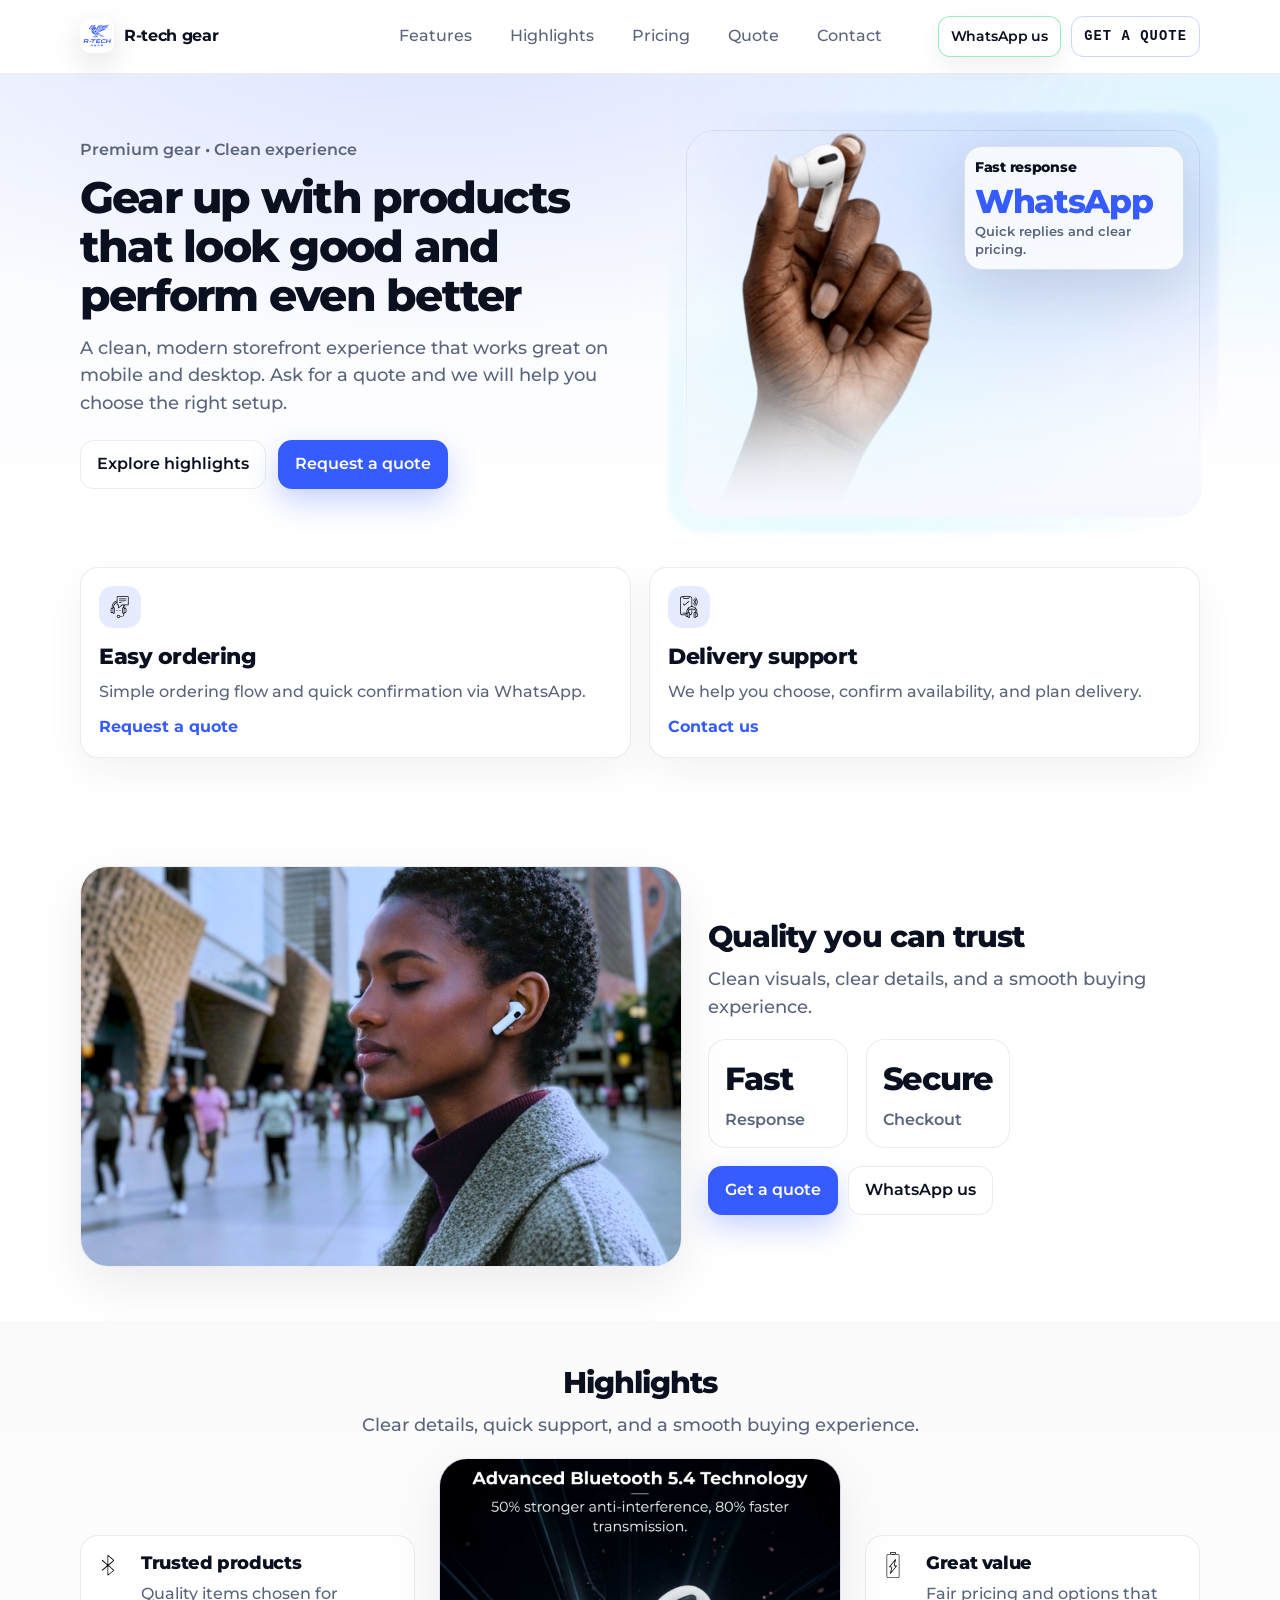
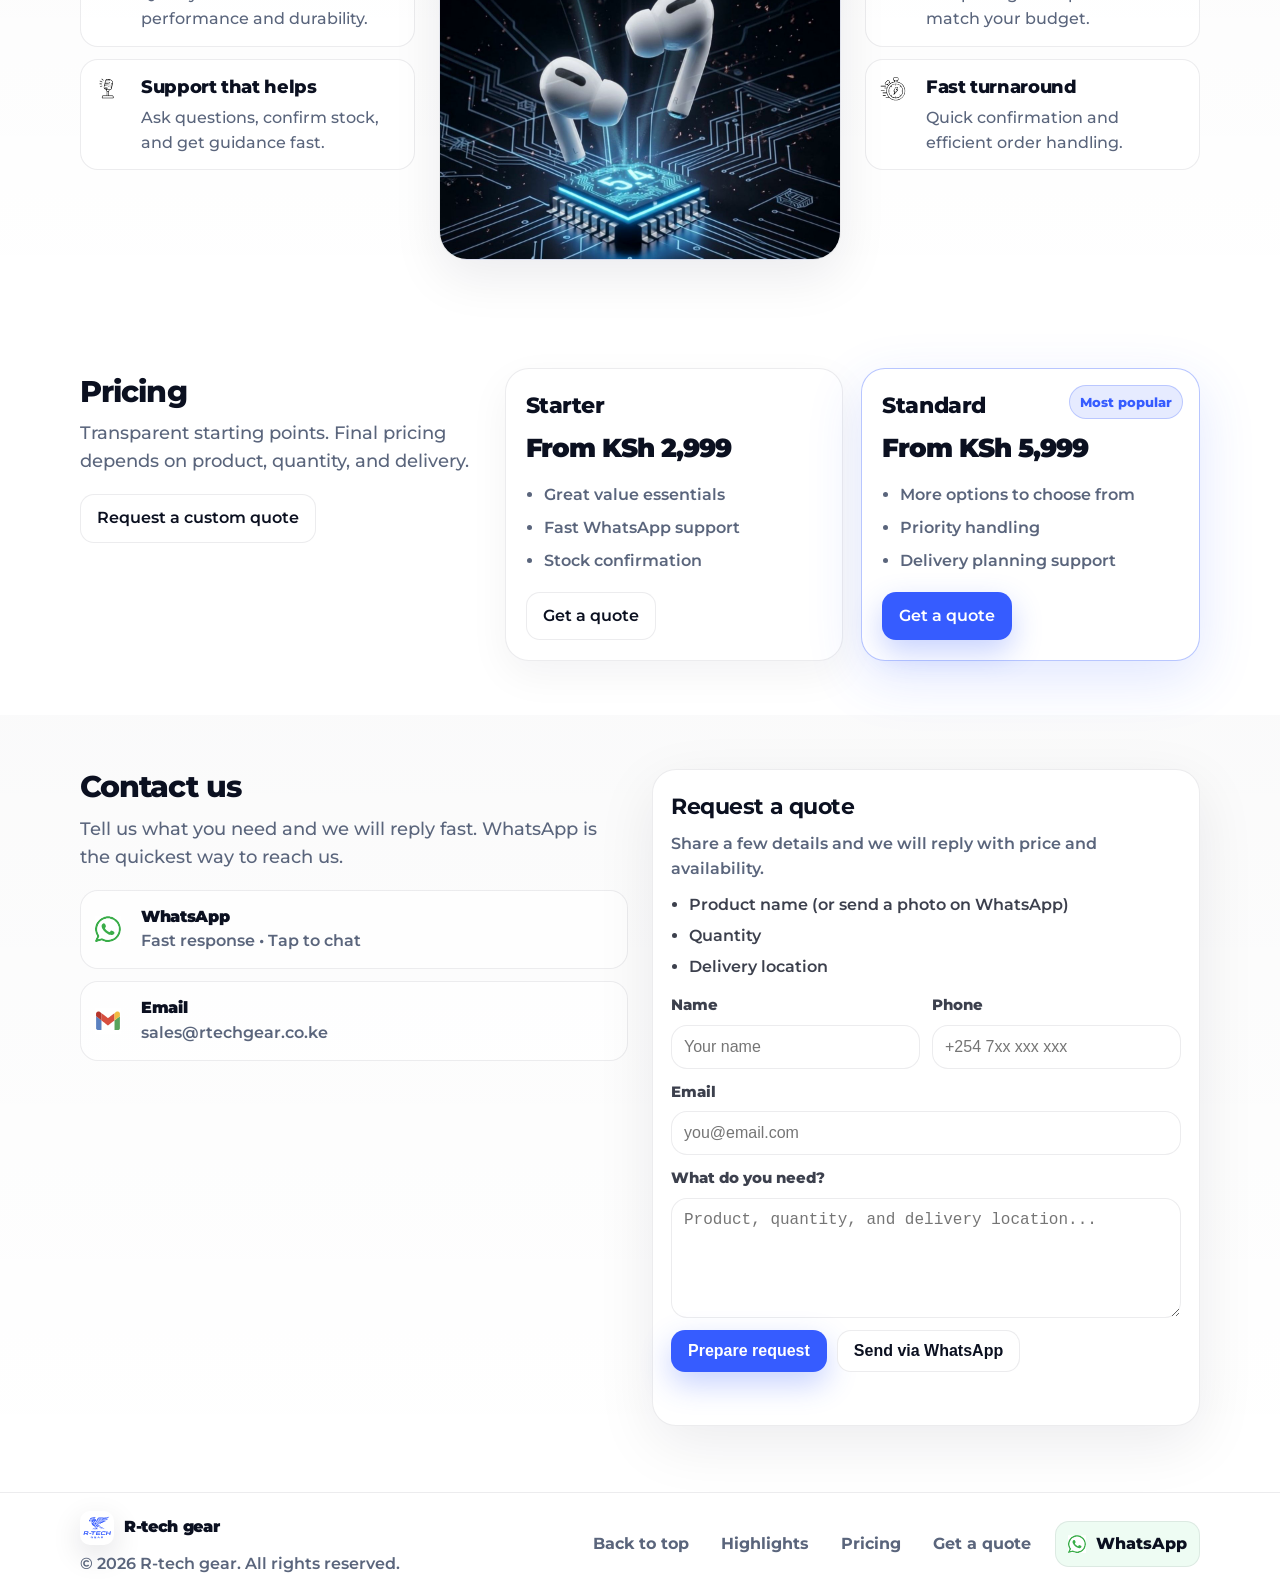
==== index.html @ 722e9786 "Launch" ====
﻿<!doctype html>
<html lang="en">
  <head>
    <meta charset="UTF-8" />
    <meta name="viewport" content="width=device-width, initial-scale=1.0" />
    <title>R-tech gear</title>
    <meta name="description" content="R-tech gear - quality gear and accessories. Request a quote or contact us on WhatsApp." />
    <link rel="icon" href="assets/icons/favicon.svg" type="image/svg+xml" />
    <link rel="icon" href="assets/icons/rtechgear_favicon.ico" type="image/x-icon" />
    <link rel="preconnect" href="https://fonts.googleapis.com" />
    <link rel="preconnect" href="https://fonts.gstatic.com" crossorigin />
    <link
      href="https://fonts.googleapis.com/css2?family=Montserrat:wght@400;500;600;700;800&display=swap"
      rel="stylesheet"
    />
    <link rel="stylesheet" href="styles.css" />
  </head>
  <body>
    <a class="skip-link" href="#main">Skip to content</a>

    <header class="header" id="top">
      <div class="container header__inner">
        <a class="brand" href="#top" aria-label="R-tech gear home">
          <img class="brand__logo" src="assets/icons/logo.svg" alt="R-tech gear logo" width="34" height="34" />
          <span class="brand__name">R-tech gear</span>
        </a>

        <nav class="nav" aria-label="Primary">
          <button class="nav__toggle" id="navToggle" aria-expanded="false" aria-controls="navMenu">
            <span class="nav__toggleLines" aria-hidden="true"></span>
            <span class="sr-only">Open menu</span>
          </button>
          <div class="nav__menu" id="navMenu">
            <a class="nav__link" href="#features">Features</a>
            <a class="nav__link" href="#highlights">Highlights</a>
            <a class="nav__link" href="#pricing">Pricing</a>
            <a class="nav__link" href="#quote">Quote</a>
            <a class="nav__link" href="#contact">Contact</a>
            <div class="nav__ctaMobile" aria-label="Quick actions">
              <a class="btn btn--wa" id="whatsAppUsNav" href="#" target="_blank" rel="noreferrer">WhatsApp us</a>
              <a class="btn btn--primary" href="#pricing">Get pricing</a>
            </div>
          </div>
        </nav>

        <div class="header__cta">
          <a class="btn btn--sm btn--wa" id="whatsAppUsTop" href="#" target="_blank" rel="noreferrer">WhatsApp us</a>
          <a class="btn btn--sm btn--quote" id="getQuoteTop" href="#quote">Get a quote</a>
        </div>
      </div>
    </header>

    <main id="main">
      <section class="hero">
        <div class="container hero__grid">
          <div class="hero__copy">
            <p class="eyebrow">Premium gear • Clean experience</p>
            <h1 class="hero__title">Gear up with products that look good and perform even better</h1>
            <p class="hero__subtitle">A clean, modern storefront experience that works great on mobile and desktop. Ask for a quote and we will help you choose the right setup.</p>
            <div class="hero__actions">
              <a class="btn btn--ghost" href="#highlights">Explore highlights</a>
              <a class="btn btn--primary" href="#pricing">Request a quote</a>
            </div>
          </div>

          <div class="hero__media hero__media--fade" aria-label="Product hero image">
            <div class="media-badge" aria-hidden="true">
              <div class="media-badge__title">Fast response</div>
              <div class="media-badge__spec">WhatsApp</div>
              <div class="media-badge__text">Quick replies and clear pricing.</div>
            </div>
            <img src="assets/images/hero-product.png" alt="Product image" width="1200" height="1200" loading="eager" />
          </div>
        </div>
      </section>

      <section class="feature-row" id="features">
        <div class="container feature-row__grid">
          <article class="card card--feature">
            <div class="card__icon" aria-hidden="true"><img src="assets/icons/phone.svg" alt="" /></div>
            <h3 class="card__title">Easy ordering</h3>
            <p class="card__text">Simple ordering flow and quick confirmation via WhatsApp.</p>
            <a class="card__link" href="#quote">Request a quote</a>
          </article>

          <article class="card card--feature">
            <div class="card__icon" aria-hidden="true"><img src="assets/icons/gps.svg" alt="" /></div>
            <h3 class="card__title">Delivery support</h3>
            <p class="card__text">We help you choose, confirm availability, and plan delivery.</p>
            <a class="card__link" href="#contact">Contact us</a>
          </article>
        </div>
      </section>

      <section class="split">
        <div class="container split__grid">
          <div class="split__media">
            <img src="assets/images/section-band.jpg" alt="Product image" width="1200" height="1200" loading="lazy" />
          </div>
          <div class="split__copy">
            <h2 class="section-title">Quality you can trust</h2>
            <p class="section-subtitle">Clean visuals, clear details, and a smooth buying experience.</p>
            <div class="stats">
              <div class="stat"><div class="stat__value">Fast</div><div class="stat__label">Response</div></div>
              <div class="stat"><div class="stat__value">Secure</div><div class="stat__label">Checkout</div></div>
            </div>
            <div class="split__actions">
              <a class="btn btn--primary" href="#quote">Get a quote</a>
              <a class="btn btn--ghost" id="whatsAppUsMid" href="#" target="_blank" rel="noreferrer">WhatsApp us</a>
            </div>
          </div>
        </div>
      </section>

      <section class="services" id="highlights">
        <div class="container">
          <header class="section-head">
            <h2 class="section-title">Highlights</h2>
            <p class="section-subtitle">Clear details, quick support, and a smooth buying experience.</p>
          </header>

          <div class="services__grid">
            <div class="services__list">
              <div class="icon-row">
                <img src="assets/icons/fitness.svg" alt="" aria-hidden="true" />
                <div>
                  <h3 class="icon-row__title">Trusted products</h3>
                  <p class="icon-row__text">Quality items chosen for performance and durability.</p>
                </div>
              </div>
              <div class="icon-row">
                <img src="assets/icons/heart.svg" alt="" aria-hidden="true" />
                <div>
                  <h3 class="icon-row__title">Support that helps</h3>
                  <p class="icon-row__text">Ask questions, confirm stock, and get guidance fast.</p>
                </div>
              </div>
            </div>

            <div class="services__product" aria-label="Highlights gallery">
              <div class="carousel" id="highlightsCarousel" aria-label="Highlights slider">
                <div class="carousel__track" tabindex="0">
                  <div class="carousel__slide">
                    <img src="assets/images/center-product.jpg" alt="Highlight image 1" width="1200" height="1200" loading="lazy" />
                  </div>
                  <div class="carousel__slide">
                    <img src="assets/images/section-band.jpg" alt="Highlight image 2" width="1200" height="1200" loading="lazy" />
                  </div>
                  <div class="carousel__slide">
                    <img src="assets/images/hero-product.jpg" alt="Highlight image 3" width="1200" height="1200" loading="lazy" />
                  </div>
                </div>
              </div>
            </div>

            <div class="services__list">
              <div class="icon-row">
                <img src="assets/icons/battery.svg" alt="" aria-hidden="true" />
                <div>
                  <h3 class="icon-row__title">Great value</h3>
                  <p class="icon-row__text">Fair pricing and options that match your budget.</p>
                </div>
              </div>
              <div class="icon-row">
                <img src="assets/icons/alarm.svg" alt="" aria-hidden="true" />
                <div>
                  <h3 class="icon-row__title">Fast turnaround</h3>
                  <p class="icon-row__text">Quick confirmation and efficient order handling.</p>
                </div>
              </div>
            </div>
          </div>
        </div>
      </section>

      <section class="pricing" id="pricing">
        <div class="container pricing__grid">
          <div class="pricing__intro">
            <h2 class="section-title">Pricing</h2>
            <p class="section-subtitle">Transparent starting points. Final pricing depends on product, quantity, and delivery.</p>
            <a class="btn btn--ghost" href="#quote">Request a custom quote</a>
          </div>

          <article class="plan">
            <h3 class="plan__name">Starter</h3>
            <div class="plan__price">From KSh 2,999</div>
            <ul class="plan__list">
              <li>Great value essentials</li>
              <li>Fast WhatsApp support</li>
              <li>Stock confirmation</li>
            </ul>
            <a class="btn btn--ghost" href="#quote">Get a quote</a>
          </article>

          <article class="plan plan--highlight">
            <div class="plan__badge">Most popular</div>
            <h3 class="plan__name">Standard</h3>
            <div class="plan__price">From KSh 5,999</div>
            <ul class="plan__list">
              <li>More options to choose from</li>
              <li>Priority handling</li>
              <li>Delivery planning support</li>
            </ul>
            <a class="btn btn--primary" href="#quote">Get a quote</a>
          </article>
        </div>
      </section>

      <section class="contact" id="contact">
        <div class="container contact__grid">
          <div>
            <h2 class="section-title">Contact us</h2>
            <p class="section-subtitle">Tell us what you need and we will reply fast. WhatsApp is the quickest way to reach us.</p>

            <div class="contact-cards">
              <a class="contact-card" id="waCardLink" href="#" target="_blank" rel="noreferrer">
                <img src="assets/icons/whatsapp.svg" alt="" aria-hidden="true" />
                <div>
                  <div class="contact-card__title">WhatsApp</div>
                  <div class="contact-card__text">Fast response • Tap to chat</div>
                </div>
              </a>
              <a class="contact-card" href="mailto:sales@rtechgear.co.ke">
                <img src="assets/icons/mail.svg" alt="" aria-hidden="true" />
                <div>
                  <div class="contact-card__title">Email</div>
                  <div class="contact-card__text">sales@rtechgear.co.ke</div>
                </div>
              </a>
            </div>
          </div>

          <form class="form" id="quote" autocomplete="on">
            <h3 class="form__title">Request a quote</h3>
            <p class="form__lede">Share a few details and we will reply with price and availability.</p>
            <ul class="form__bullets" aria-label="What to include">
              <li>Product name (or send a photo on WhatsApp)</li>
              <li>Quantity</li>
              <li>Delivery location</li>
            </ul>
            <div class="form__row">
              <label class="field"><span class="field__label">Name</span><input class="field__input" name="name" type="text" placeholder="Your name" required /></label>
              <label class="field"><span class="field__label">Phone</span><input class="field__input" name="phone" type="tel" placeholder="+254 7xx xxx xxx" required /></label>
            </div>
            <label class="field"><span class="field__label">Email</span><input class="field__input" name="email" type="email" placeholder="you@email.com" /></label>
            <label class="field">
              <span class="field__label">What do you need?</span>
              <textarea class="field__input field__input--area" name="message" rows="5" placeholder="Product, quantity, and delivery location..." required></textarea>
            </label>
            <div class="form__actions">
              <button class="btn btn--primary" type="submit">Prepare request</button>
              <button class="btn btn--ghost" id="sendViaWhatsApp" type="button">Send via WhatsApp</button>
            </div>
            <p class="form__hint" id="formHint" role="status" aria-live="polite"></p>
          </form>
        </div>
      </section>
    </main>

    <footer class="footer">
      <div class="container footer__inner">
        <div class="footer__left">
          <div class="footer__brand">
            <img class="footer__logo" src="assets/icons/logo.svg" alt="" aria-hidden="true" width="34" height="34" />
            <span>R-tech gear</span>
          </div>
          <div class="footer__muted">© <span id="year"></span> R-tech gear. All rights reserved.</div>
        </div>
        <div class="footer__right">
          <div class="footer__links" aria-label="Footer links">
            <a class="footer__link" href="#top">Back to top</a>
            <a class="footer__link" href="#highlights">Highlights</a>
            <a class="footer__link" href="#pricing">Pricing</a>
            <a class="footer__link" href="#quote">Get a quote</a>
          </div>
          <a class="footer__cta" id="waFooterLink" href="#" target="_blank" rel="noreferrer">
            <img src="assets/icons/whatsapp.svg" alt="" aria-hidden="true" />
            <span>WhatsApp</span>
          </a>
        </div>
      </div>
    </footer>
    <script src="main.js"></script>
  </body>
</html>
---- styles.css ----
:root {
  --bg: #ffffff;
  --surface: #f6f8ff;
  --text: #0b1020;
  --muted: #5a657c;
  --line: rgba(13, 20, 38, 0.08);
  --shadow: 0 18px 50px rgba(11, 16, 32, 0.08);
  --primary: #365cff;
  --primary-ink: #ffffff;
  --primary-soft: rgba(54, 92, 255, 0.12);
  --radius: 18px;
  --container: 1120px;
  --font: Montserrat, ui-sans-serif, system-ui, -apple-system, Segoe UI, Roboto, Helvetica, Arial,
    "Apple Color Emoji", "Segoe UI Emoji";
  --step--1: clamp(0.92rem, 0.88rem + 0.2vw, 1rem);
  --step-0: clamp(1rem, 0.95rem + 0.35vw, 1.125rem);
  --step-1: clamp(1.15rem, 1.05rem + 0.65vw, 1.35rem);
  --step-2: clamp(1.45rem, 1.25rem + 1.1vw, 1.9rem);
  --step-3: clamp(2rem, 1.6rem + 2vw, 2.75rem);
}

*,
*::before,
*::after {
  box-sizing: border-box;
}

html,
body {
  height: 100%;
}

body {
  margin: 0;
  font-family: var(--font);
  color: var(--text);
  background: var(--bg);
  line-height: 1.55;
  font-weight: 500;
}

img {
  max-width: 100%;
  height: auto;
  display: block;
}

a {
  color: inherit;
  text-decoration: none;
}

/* Keep anchored sections from hiding behind the sticky header */
[id] {
  scroll-margin-top: 96px;
}

code {
  font-family: ui-monospace, SFMono-Regular, Menlo, Monaco, Consolas, "Liberation Mono", "Courier New",
    monospace;
  font-size: 0.95em;
}

.sr-only {
  position: absolute;
  width: 1px;
  height: 1px;
  padding: 0;
  margin: -1px;
  overflow: hidden;
  clip: rect(0, 0, 0, 0);
  white-space: nowrap;
  border: 0;
}

.skip-link {
  position: absolute;
  left: 10px;
  top: 10px;
  transform: translateY(-140%);
  padding: 10px 12px;
  border-radius: 12px;
  background: var(--text);
  color: #fff;
  z-index: 1000;
}
.skip-link:focus {
  transform: translateY(0);
}

.container {
  width: min(100% - 40px, var(--container));
  margin-inline: auto;
}

.header {
  position: sticky;
  top: 0;
  z-index: 50;
  background: rgba(255, 255, 255, 0.85);
  backdrop-filter: blur(10px);
  border-bottom: 1px solid var(--line);
}

.header__inner {
  display: grid;
  grid-template-columns: 1fr auto 1fr;
  align-items: center;
  gap: 18px;
  padding: 14px 0;
}

.brand {
  display: inline-flex;
  gap: 10px;
  align-items: center;
  font-weight: 700;
  letter-spacing: -0.02em;
}

.brand__logo {
  width: 34px;
  height: 34px;
  border-radius: 10px;
  box-shadow: 0 10px 30px rgba(11, 16, 32, 0.12);
}

.nav {
  justify-self: center;
}

.nav__toggle {
  display: none;
  border: 1px solid var(--line);
  background: #fff;
  border-radius: 14px;
  padding: 10px 12px;
  cursor: pointer;
}

.nav__toggleLines {
  width: 20px;
  height: 14px;
  display: block;
  background:
    linear-gradient(var(--text), var(--text)) 0 0 / 100% 2px,
    linear-gradient(var(--text), var(--text)) 0 50% / 100% 2px,
    linear-gradient(var(--text), var(--text)) 0 100% / 100% 2px;
  background-repeat: no-repeat;
  opacity: 0.85;
}

.nav__menu {
  display: flex;
  gap: 18px;
  align-items: center;
  padding: 0;
}

.nav__link {
  font-size: var(--step--1);
  color: var(--muted);
  padding: 10px 10px;
  border-radius: 12px;
}
.nav__link:hover {
  background: rgba(11, 16, 32, 0.04);
  color: var(--text);
}

.nav__ctaMobile {
  display: none;
}

.header__cta {
  justify-self: end;
  display: inline-flex;
  gap: 10px;
  align-items: center;
}

.btn {
  display: inline-flex;
  align-items: center;
  justify-content: center;
  gap: 8px;
  padding: 11px 16px;
  border-radius: 14px;
  border: 1px solid transparent;
  font-weight: 600;
  font-size: var(--step--1);
  cursor: pointer;
  white-space: nowrap;
  transition: transform 120ms ease, box-shadow 120ms ease, background 120ms ease, border 120ms ease;
}

.btn--sm {
  padding: 9px 12px;
  border-radius: 12px;
  font-size: 0.86rem;
  letter-spacing: -0.01em;
}

.btn:active {
  transform: translateY(1px);
}

.btn:focus-visible,
.nav__toggle:focus-visible,
.nav__link:focus-visible,
.footer__link:focus-visible,
.contact-card:focus-visible {
  outline: 3px solid rgba(54, 92, 255, 0.35);
  outline-offset: 2px;
}

.btn--primary {
  background: var(--primary);
  color: var(--primary-ink);
  box-shadow: 0 12px 30px rgba(54, 92, 255, 0.28);
}
.btn--primary:hover {
  box-shadow: 0 16px 40px rgba(54, 92, 255, 0.35);
}

.btn--ghost {
  background: #fff;
  border-color: var(--line);
  color: var(--text);
}
.btn--ghost:hover {
  background: rgba(11, 16, 32, 0.02);
}

.btn--wa {
  background: #fff;
  border-color: rgba(37, 211, 102, 0.45);
  color: #0b1020;
  box-shadow: 0 10px 24px rgba(11, 16, 32, 0.06);
}
.btn--wa:hover {
  background: rgba(37, 211, 102, 0.07);
  border-color: rgba(37, 211, 102, 0.65);
}

/* Minimal header-only quote CTA (no blue capsule) */
.btn--quote {
  background: transparent;
  color: var(--text);
  border-color: rgba(54, 92, 255, 0.25);
  box-shadow: none;
  font-family: ui-monospace, SFMono-Regular, Menlo, Monaco, Consolas, "Liberation Mono", "Courier New",
    monospace;
  text-transform: uppercase;
  letter-spacing: 0.08em;
}
.btn--quote:hover {
  background: rgba(54, 92, 255, 0.06);
  border-color: rgba(54, 92, 255, 0.38);
}

.hero {
  padding: 56px 0 34px;
  background:
    radial-gradient(1200px 520px at 35% -10%, rgba(54, 92, 255, 0.14), transparent 60%),
    radial-gradient(900px 420px at 95% 10%, rgba(0, 212, 255, 0.1), transparent 62%),
    linear-gradient(to bottom, rgba(246, 248, 255, 0.9), rgba(255, 255, 255, 0));
  overflow-x: clip;
}

.hero__grid {
  display: grid;
  grid-template-columns: 1.05fr 0.95fr;
  align-items: center;
  gap: 38px;
}

.eyebrow {
  margin: 0 0 10px;
  color: var(--muted);
  font-weight: 600;
  font-size: var(--step--1);
}

.hero__title {
  margin: 0 0 14px;
  font-size: var(--step-3);
  line-height: 1.12;
  letter-spacing: -0.04em;
  font-weight: 800;
}

.hero__subtitle {
  margin: 0 0 22px;
  color: var(--muted);
  font-size: var(--step-0);
  max-width: 52ch;
}

.hero__actions {
  display: flex;
  gap: 12px;
  flex-wrap: wrap;
  margin-bottom: 18px;
}

.hero__media {
  position: relative;
}
.hero__media::before {
  content: "";
  position: absolute;
  inset: -18px;
  border-radius: 34px;
  background: radial-gradient(380px 240px at 70% 25%, rgba(54, 92, 255, 0.18), transparent),
    radial-gradient(380px 240px at 30% 80%, rgba(0, 212, 255, 0.14), transparent);
  filter: blur(2px);
  opacity: 0.9;
}
.hero__media--fade::after {
  content: "";
  position: absolute;
  left: -2px;
  right: -2px;
  bottom: -2px;
  height: 48%;
  border-radius: 0 0 28px 28px;
  background: linear-gradient(to bottom, rgba(255, 255, 255, 0), rgba(246, 248, 255, 1));
  z-index: 2;
  pointer-events: none;
}
.hero__media img {
  position: relative;
  z-index: 1;
  border-radius: 28px;
  width: 100%;
  aspect-ratio: 4 / 3;
  object-fit: cover;
  object-position: center;
  border: 1px solid var(--line);
  box-shadow: 0 22px 70px rgba(11, 16, 32, 0.14);
  filter: saturate(1.06) contrast(1.04);
}
.hero__media--fade img {
  -webkit-mask-image: linear-gradient(to bottom, #000 58%, rgba(0, 0, 0, 0) 100%);
  mask-image: linear-gradient(to bottom, #000 58%, rgba(0, 0, 0, 0) 100%);
}

.media-badge {
  position: absolute;
  top: 16px;
  right: 16px;
  width: min(220px, 70%);
  border-radius: 18px;
  border: 1px solid rgba(13, 20, 38, 0.12);
  background: rgba(255, 255, 255, 0.78);
  backdrop-filter: blur(10px);
  padding: 10px 10px;
  box-shadow: 0 18px 60px rgba(11, 16, 32, 0.12);
  z-index: 2;
}
.media-badge__title {
  font-weight: 800;
  letter-spacing: -0.02em;
  font-size: 0.88rem;
  margin-bottom: 6px;
}
.media-badge__spec {
  font-weight: 800;
  letter-spacing: -0.04em;
  font-size: 2.05rem;
  line-height: 1;
  color: var(--primary);
  margin-bottom: 6px;
}
.media-badge__text {
  color: var(--muted);
  font-weight: 600;
  font-size: 0.82rem;
  line-height: 1.35;
}

.feature-row {
  padding: 18px 0 54px;
}

.feature-row__grid {
  display: grid;
  grid-template-columns: repeat(2, minmax(0, 1fr));
  gap: 18px;
}

.card {
  border: 1px solid var(--line);
  background: #fff;
  border-radius: var(--radius);
  padding: 18px 18px;
  box-shadow: 0 14px 40px rgba(11, 16, 32, 0.05);
}

.card__icon {
  width: 42px;
  height: 42px;
  border-radius: 14px;
  display: grid;
  place-items: center;
  background: var(--primary-soft);
  margin-bottom: 12px;
}
.card__icon img {
  width: 22px;
  height: 22px;
}

.card__title {
  margin: 0 0 6px;
  font-size: var(--step-1);
  letter-spacing: -0.02em;
  font-weight: 800;
}

.card__text {
  margin: 0 0 10px;
  color: var(--muted);
  font-size: var(--step--1);
}

.card__link {
  color: var(--primary);
  font-weight: 700;
  font-size: var(--step--1);
}

.split {
  padding: 54px 0;
}
.split--alt {
  background: linear-gradient(180deg, transparent, rgba(54, 92, 255, 0.04), transparent);
}

.split__grid {
  display: grid;
  grid-template-columns: 1.1fr 0.9fr;
  align-items: center;
  gap: 26px;
}

.split__media img {
  border-radius: 28px;
  box-shadow: var(--shadow);
  border: 1px solid var(--line);
  background: #fff;
  width: 100%;
  aspect-ratio: 3 / 2;
  object-fit: cover;
  object-position: center;
  filter: saturate(1.03) contrast(1.02);
}

.split__copy {
  padding: 8px 0;
}

.section-title {
  margin: 0 0 10px;
  font-size: var(--step-2);
  letter-spacing: -0.03em;
  line-height: 1.2;
  font-weight: 800;
}

.section-subtitle {
  margin: 0 0 18px;
  color: var(--muted);
  font-size: var(--step-0);
}

.stats {
  display: flex;
  gap: 18px;
  margin-bottom: 18px;
}

.stat {
  border: 1px solid var(--line);
  background: rgba(255, 255, 255, 0.75);
  border-radius: 18px;
  padding: 14px 16px;
  min-width: 140px;
}

.stat__value {
  font-size: 2rem;
  font-weight: 800;
  letter-spacing: -0.04em;
}
.stat__label {
  margin-top: 4px;
  color: var(--muted);
  font-weight: 600;
  font-size: var(--step--1);
}

.split__actions {
  display: flex;
  flex-wrap: wrap;
  gap: 10px;
}

.section-head {
  text-align: center;
  margin-bottom: 18px;
}

.services {
  padding: 44px 0 54px;
  background: linear-gradient(180deg, rgba(11, 16, 32, 0.02), transparent);
}

.services__grid {
  display: grid;
  grid-template-columns: 1fr minmax(0, 1.2fr) 1fr;
  gap: 24px;
  align-items: center;
}

.carousel {
  position: relative;
}
.carousel__track {
  display: flex;
  overflow-x: auto;
  overflow-y: hidden;
  scroll-snap-type: x mandatory;
  scroll-behavior: smooth;
  -webkit-overflow-scrolling: touch;
  border-radius: 28px;
  border: 1px solid var(--line);
  background:
    radial-gradient(1200px 500px at 30% 10%, rgba(54, 92, 255, 0.12), transparent 55%),
    #fff;
  box-shadow: var(--shadow);
  width: 100%;
  aspect-ratio: 1 / 1;
  scrollbar-width: none;
  cursor: grab;
}
.carousel__track:active {
  cursor: grabbing;
}
.carousel__track:focus-visible {
  outline: none;
  box-shadow: var(--shadow), 0 0 0 5px rgba(54, 92, 255, 0.14);
}
.carousel__track::-webkit-scrollbar {
  display: none;
}
.carousel__slide {
  flex: 0 0 100%;
  scroll-snap-align: start;
  scroll-snap-stop: always;
}
.carousel__slide img {
  width: 100%;
  height: 100%;
  object-fit: cover;
  filter: saturate(1.03) contrast(1.02);
  display: block;
}

.dots {
  display: flex;
  justify-content: center;
  gap: 8px;
  margin-top: 12px;
}

.dot {
  width: 10px;
  height: 10px;
  border-radius: 999px;
  border: 1px solid var(--line);
  background: rgba(11, 16, 32, 0.06);
  cursor: pointer;
  padding: 0;
}
.dot--active {
  background: var(--primary);
  border-color: rgba(54, 92, 255, 0.35);
}

.icon-row {
  display: grid;
  grid-template-columns: 34px 1fr;
  gap: 12px;
  padding: 14px 14px;
  border-radius: var(--radius);
  border: 1px solid var(--line);
  background: rgba(255, 255, 255, 0.7);
  margin-bottom: 12px;
}
.icon-row img {
  width: 26px;
  height: 26px;
  margin-top: 2px;
}
.icon-row__title {
  margin: 0 0 4px;
  font-size: var(--step-0);
  font-weight: 800;
  letter-spacing: -0.02em;
}
.icon-row__text {
  margin: 0;
  color: var(--muted);
  font-size: var(--step--1);
}

.pricing {
  padding: 54px 0;
}

.pricing__grid {
  display: grid;
  grid-template-columns: 1.2fr 1fr 1fr;
  gap: 18px;
  align-items: start;
}

.pricing__intro {
  padding: 6px 0;
}

.plan {
  position: relative;
  border: 1px solid var(--line);
  background: #fff;
  border-radius: 24px;
  padding: 20px;
  box-shadow: 0 14px 40px rgba(11, 16, 32, 0.05);
}
.plan--highlight {
  border-color: rgba(54, 92, 255, 0.35);
  box-shadow: 0 18px 55px rgba(54, 92, 255, 0.15);
}
.plan__badge {
  position: absolute;
  top: 16px;
  right: 16px;
  font-size: 0.82rem;
  font-weight: 800;
  color: var(--primary);
  background: var(--primary-soft);
  border: 1px solid rgba(54, 92, 255, 0.25);
  padding: 6px 10px;
  border-radius: 999px;
}
.plan__name {
  margin: 0 0 6px;
  font-size: var(--step-1);
  letter-spacing: -0.02em;
  font-weight: 800;
}
.plan__price {
  font-size: 1.65rem;
  font-weight: 900;
  letter-spacing: -0.04em;
  margin-bottom: 14px;
}
.plan__list {
  padding-left: 18px;
  margin: 0 0 18px;
  color: var(--muted);
  font-weight: 600;
}
.plan__list li {
  margin: 8px 0;
}

.contact {
  padding: 54px 0 66px;
  background: linear-gradient(180deg, rgba(11, 16, 32, 0.02), transparent);
}

.contact__grid {
  display: grid;
  grid-template-columns: 1fr 1fr;
  gap: 24px;
  align-items: start;
}

.contact-cards {
  display: grid;
  grid-template-columns: 1fr;
  gap: 12px;
}

.contact-card {
  border: 1px solid var(--line);
  background: rgba(255, 255, 255, 0.75);
  border-radius: 18px;
  padding: 14px;
  display: grid;
  grid-template-columns: 34px 1fr;
  gap: 12px;
  align-items: center;
}
.contact-card:hover {
  background: #fff;
}
.contact-card img {
  width: 26px;
  height: 26px;
}
.contact-card__title {
  font-weight: 900;
  letter-spacing: -0.02em;
}
.contact-card__text {
  color: var(--muted);
  font-weight: 600;
  font-size: var(--step--1);
}

.form {
  border: 1px solid var(--line);
  background: #fff;
  border-radius: 24px;
  padding: 18px;
  box-shadow: 0 18px 60px rgba(11, 16, 32, 0.08);
}
.form__title {
  margin: 2px 0 14px;
  font-size: var(--step-1);
  letter-spacing: -0.02em;
}
.form__lede {
  margin: -6px 0 12px;
  color: var(--muted);
  font-weight: 600;
  font-size: var(--step--1);
}
.form__bullets {
  margin: 0 0 14px;
  padding-left: 18px;
  color: rgba(11, 16, 32, 0.8);
  font-weight: 600;
  font-size: var(--step--1);
}
.form__bullets li {
  margin: 6px 0;
}
.form__row {
  display: grid;
  grid-template-columns: 1fr 1fr;
  gap: 12px;
}
.field {
  display: grid;
  gap: 8px;
  margin-bottom: 12px;
}
.field__label {
  font-weight: 800;
  font-size: 0.92rem;
  color: rgba(11, 16, 32, 0.8);
}
.field__input {
  border: 1px solid var(--line);
  background: #fff;
  border-radius: 16px;
  padding: 12px 12px;
  font-size: var(--step--1);
  outline: none;
}
.field__input:focus {
  border-color: rgba(54, 92, 255, 0.4);
  box-shadow: 0 0 0 5px rgba(54, 92, 255, 0.12);
}
.field__input--area {
  resize: vertical;
  min-height: 120px;
}
.form__actions {
  display: flex;
  flex-wrap: wrap;
  gap: 10px;
  margin-top: 8px;
}
.form__hint {
  margin: 12px 0 0;
  color: var(--muted);
  font-weight: 600;
  font-size: var(--step--1);
  min-height: 1.4em;
}

.footer {
  border-top: 1px solid var(--line);
  padding: 18px 0;
  background: #fff;
}
.footer__inner {
  display: flex;
  gap: 12px;
  justify-content: space-between;
  align-items: center;
  flex-wrap: wrap;
}
.footer__brand {
  display: inline-flex;
  gap: 10px;
  align-items: center;
  font-weight: 900;
  letter-spacing: -0.02em;
}
.footer__logo {
  width: 34px;
  height: 34px;
  border-radius: 10px;
  box-shadow: 0 10px 30px rgba(11, 16, 32, 0.12);
}
.footer__muted {
  color: var(--muted);
  font-weight: 600;
  font-size: var(--step--1);
}
.footer__right {
  display: flex;
  gap: 14px;
  align-items: center;
  flex-wrap: wrap;
}
.footer__links {
  display: flex;
  gap: 12px;
  flex-wrap: wrap;
}
.footer__link {
  color: var(--muted);
  font-weight: 700;
  font-size: var(--step--1);
  padding: 10px 10px;
  border-radius: 12px;
}
.footer__link:hover {
  background: rgba(11, 16, 32, 0.04);
  color: var(--text);
}
.footer__cta {
  display: inline-flex;
  gap: 10px;
  align-items: center;
  padding: 10px 12px;
  border-radius: 14px;
  border: 1px solid rgba(11, 16, 32, 0.08);
  background: rgba(37, 211, 102, 0.08);
  color: var(--text);
  font-weight: 800;
  font-size: var(--step--1);
}
.footer__cta img {
  width: 18px;
  height: 18px;
}
.footer__cta:hover {
  background: rgba(37, 211, 102, 0.12);
}

@media (max-width: 980px) {
  .header__inner {
    grid-template-columns: 1fr auto;
  }
  .nav {
    justify-self: end;
  }
  .header__cta {
    display: none;
  }
  .nav__toggle {
    display: inline-flex;
  }
  .nav__menu {
    position: absolute;
    left: 20px;
    right: 20px;
    top: 68px;
    border: 1px solid var(--line);
    background: rgba(255, 255, 255, 0.98);
    border-radius: 20px;
    padding: 10px;
    display: none;
    flex-direction: column;
    gap: 6px;
    box-shadow: var(--shadow);
  }
  .nav__menu.is-open {
    display: flex;
  }
  .nav__link {
    width: 100%;
  }
  .nav__ctaMobile {
    display: grid;
    grid-template-columns: 1fr 1fr;
    gap: 10px;
    padding: 10px 6px 4px;
    border-top: 1px solid var(--line);
    margin-top: 6px;
  }
  .nav__ctaMobile .btn {
    width: 100%;
  }
  .hero__grid {
    grid-template-columns: 1fr;
  }
  .split__grid {
    grid-template-columns: 1fr;
  }
  .services__grid {
    grid-template-columns: 1fr;
  }
  .pricing__grid {
    grid-template-columns: 1fr;
  }
  .contact__grid {
    grid-template-columns: 1fr;
  }
  .feature-row__grid {
    grid-template-columns: 1fr;
  }
  .form__row {
    grid-template-columns: 1fr;
  }
  .media-badge {
    left: 16px;
    right: 16px;
    width: auto;
  }
}

@media (max-width: 640px) {
  .media-badge {
    display: none;
  }
  .hero {
    padding: 44px 0 26px;
  }
  .hero__actions .btn {
    flex: 1 1 auto;
  }
  .hero__actions {
    gap: 10px;
  }
}
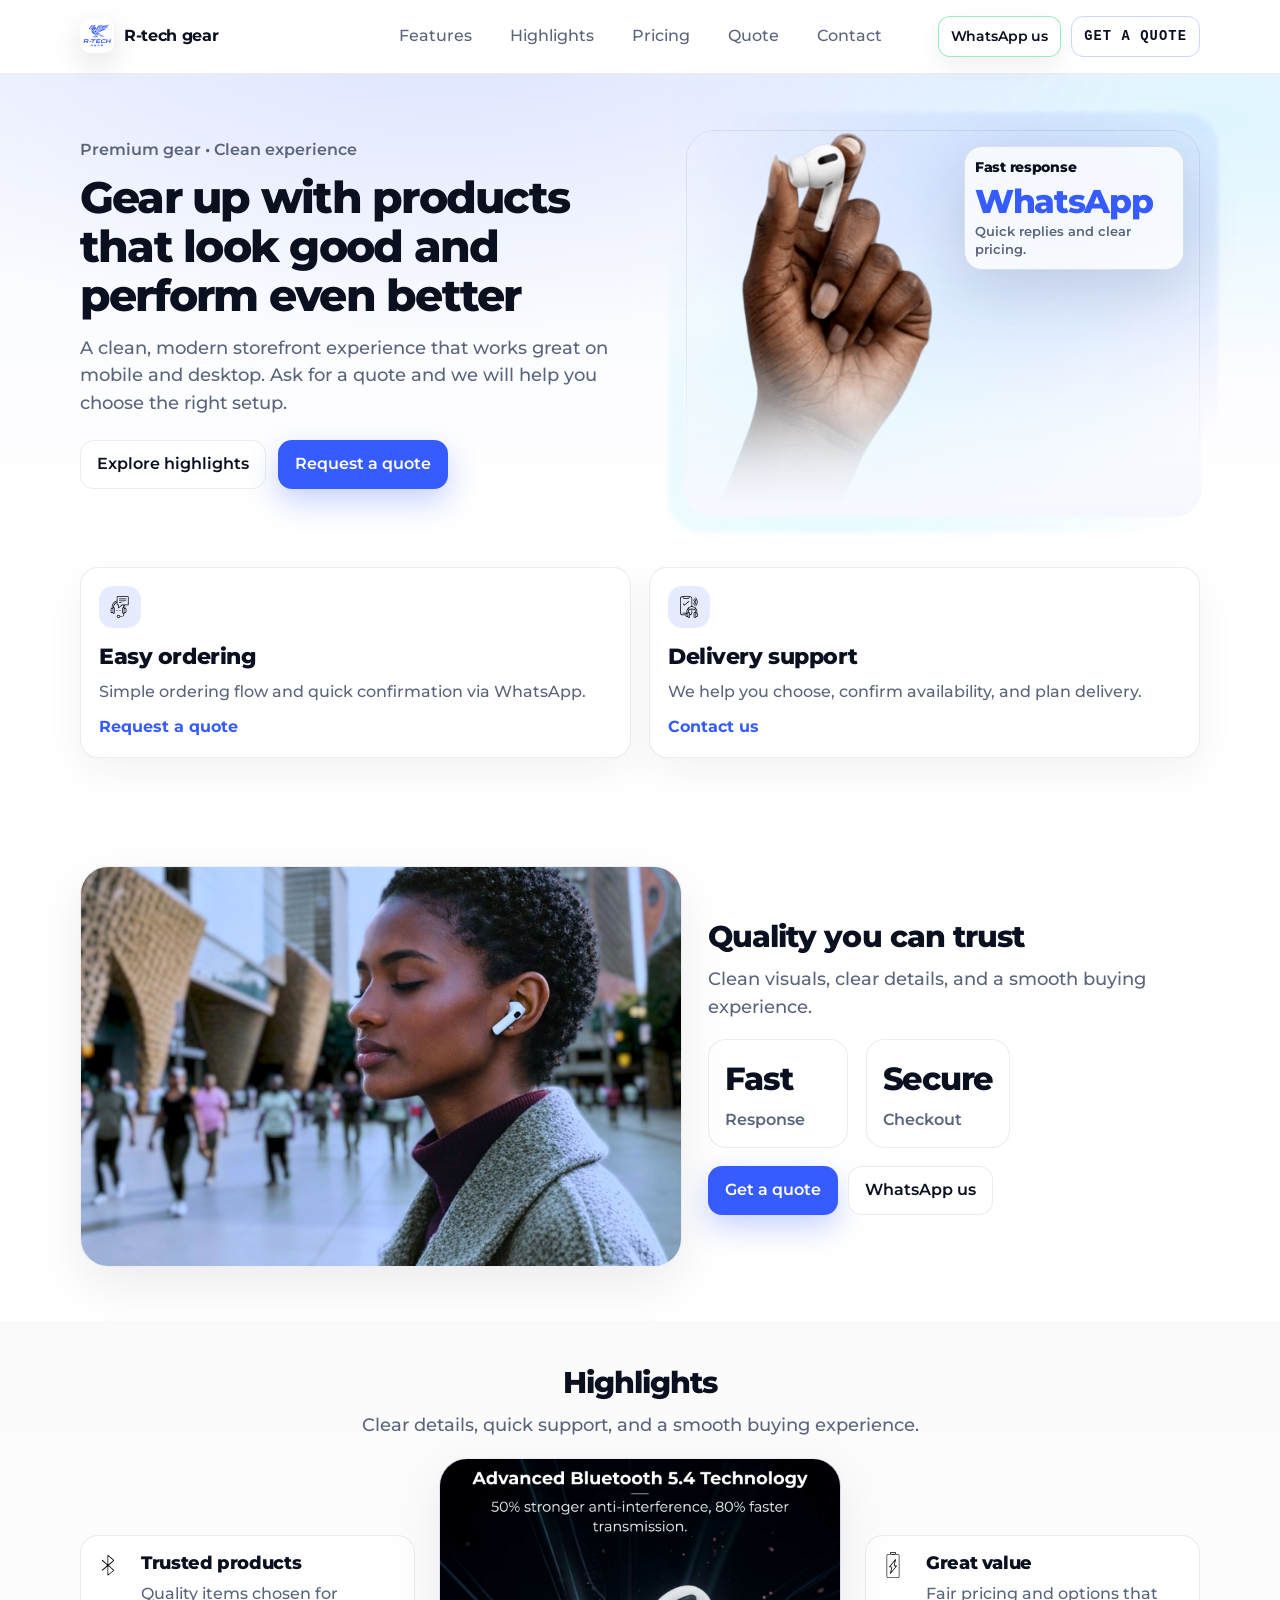
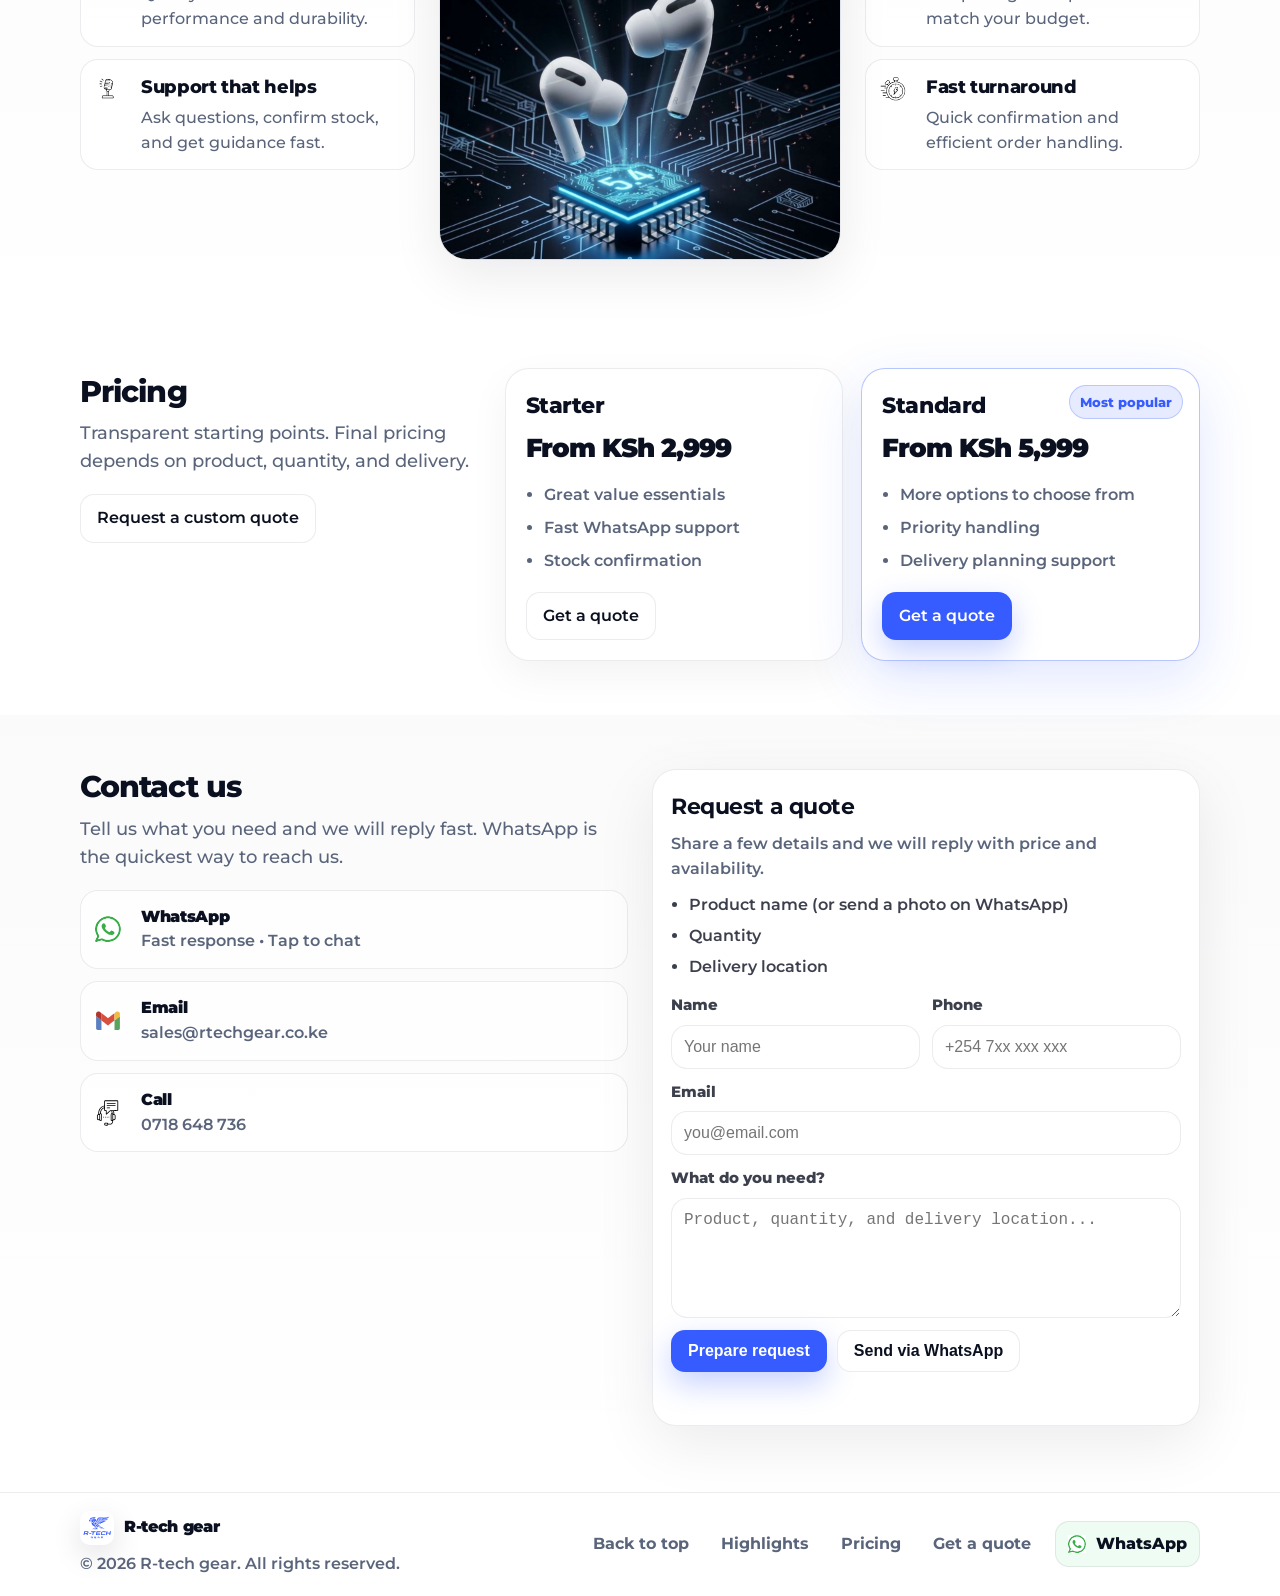
==== commit 88cc4832: "Set WhatsApp phone and fix favicon caching" ====
--- a/index.html
+++ b/index.html
@@ -5,8 +5,8 @@
     <meta name="viewport" content="width=device-width, initial-scale=1.0" />
     <title>R-tech gear</title>
     <meta name="description" content="R-tech gear - quality gear and accessories. Request a quote or contact us on WhatsApp." />
-    <link rel="icon" href="assets/icons/favicon.svg" type="image/svg+xml" />
-    <link rel="icon" href="assets/icons/rtechgear_favicon.ico" type="image/x-icon" />
+    <link rel="icon" href="assets/icons/favicon.svg?v=3" type="image/svg+xml" />
+    <link rel="icon" href="assets/icons/rtechgear_favicon.ico?v=3" type="image/x-icon" />
     <link rel="preconnect" href="https://fonts.googleapis.com" />
     <link rel="preconnect" href="https://fonts.gstatic.com" crossorigin />
     <link
@@ -227,6 +227,13 @@
                   <div class="contact-card__text">sales@rtechgear.co.ke</div>
                 </div>
               </a>
+              <a class="contact-card" href="tel:+254718648736">
+                <img src="assets/icons/phone.svg" alt="" aria-hidden="true" />
+                <div>
+                  <div class="contact-card__title">Call</div>
+                  <div class="contact-card__text">0718 648 736</div>
+                </div>
+              </a>
             </div>
           </div>
 
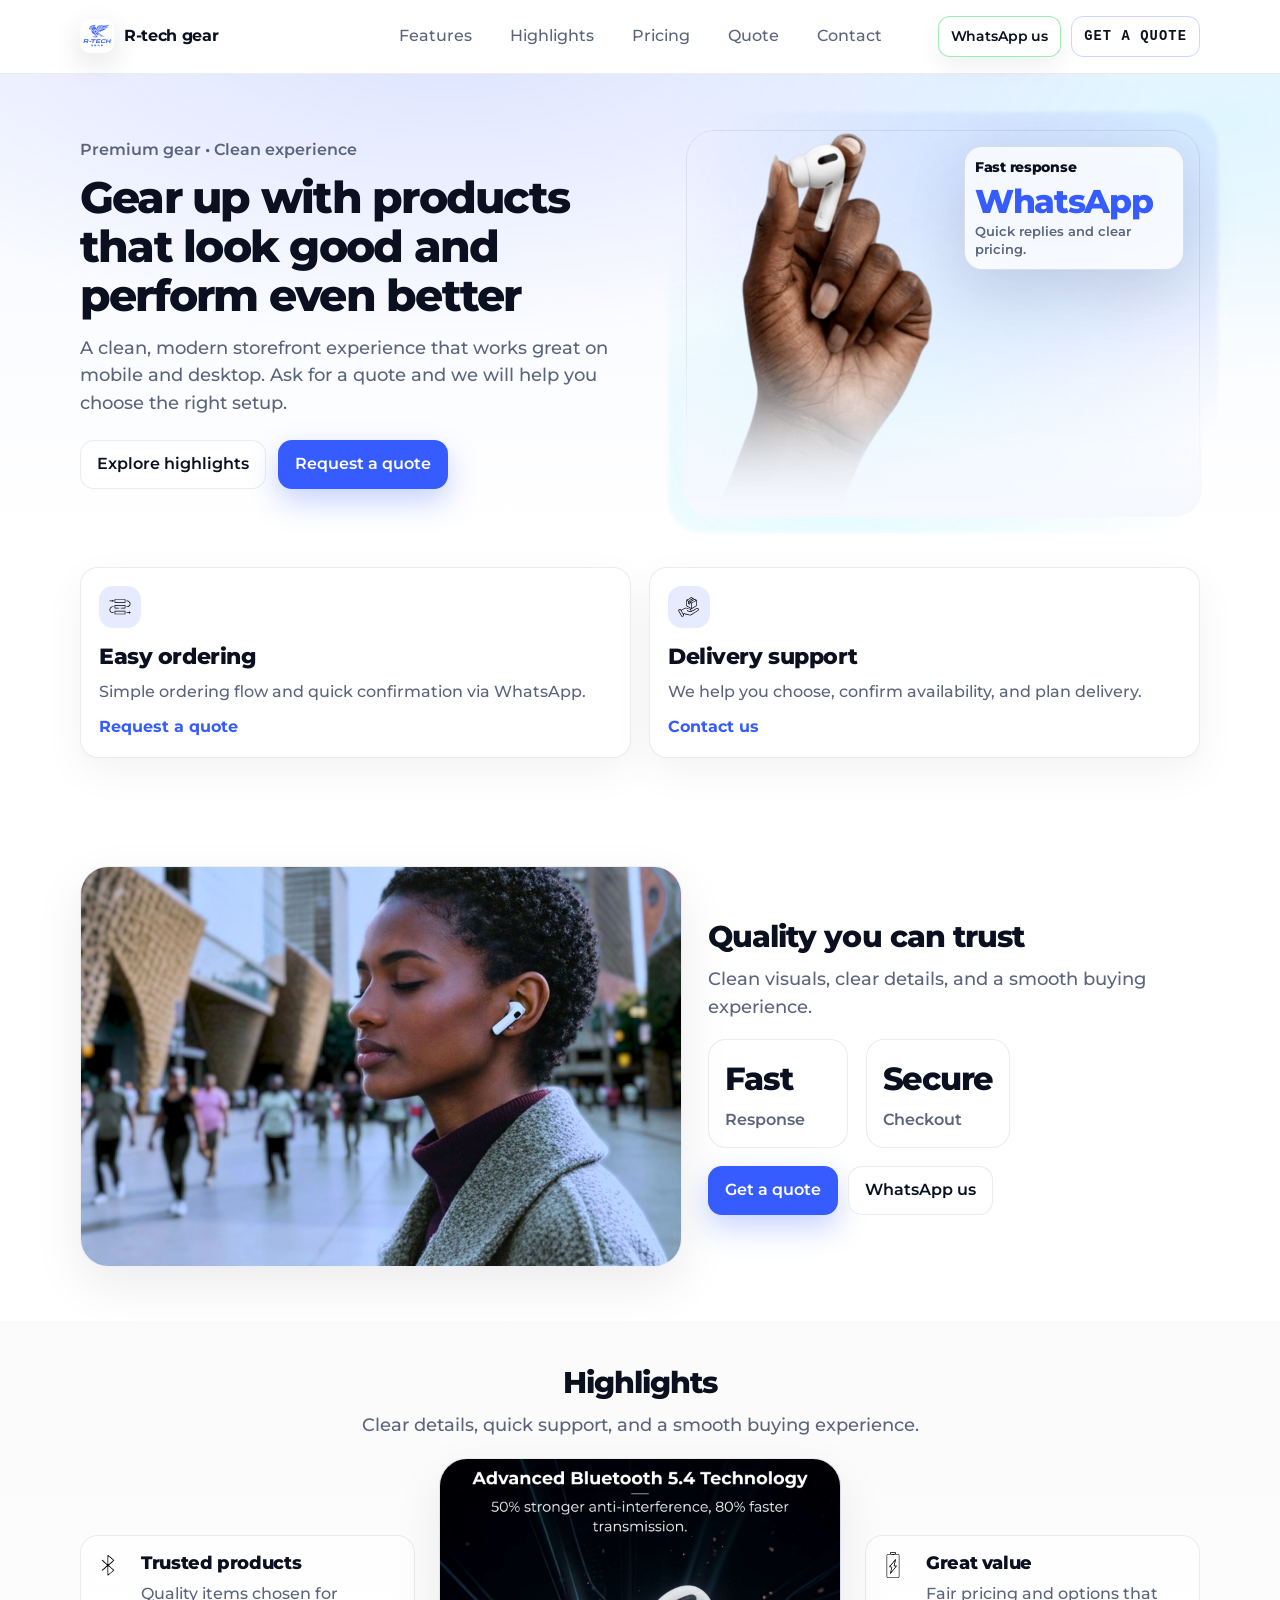
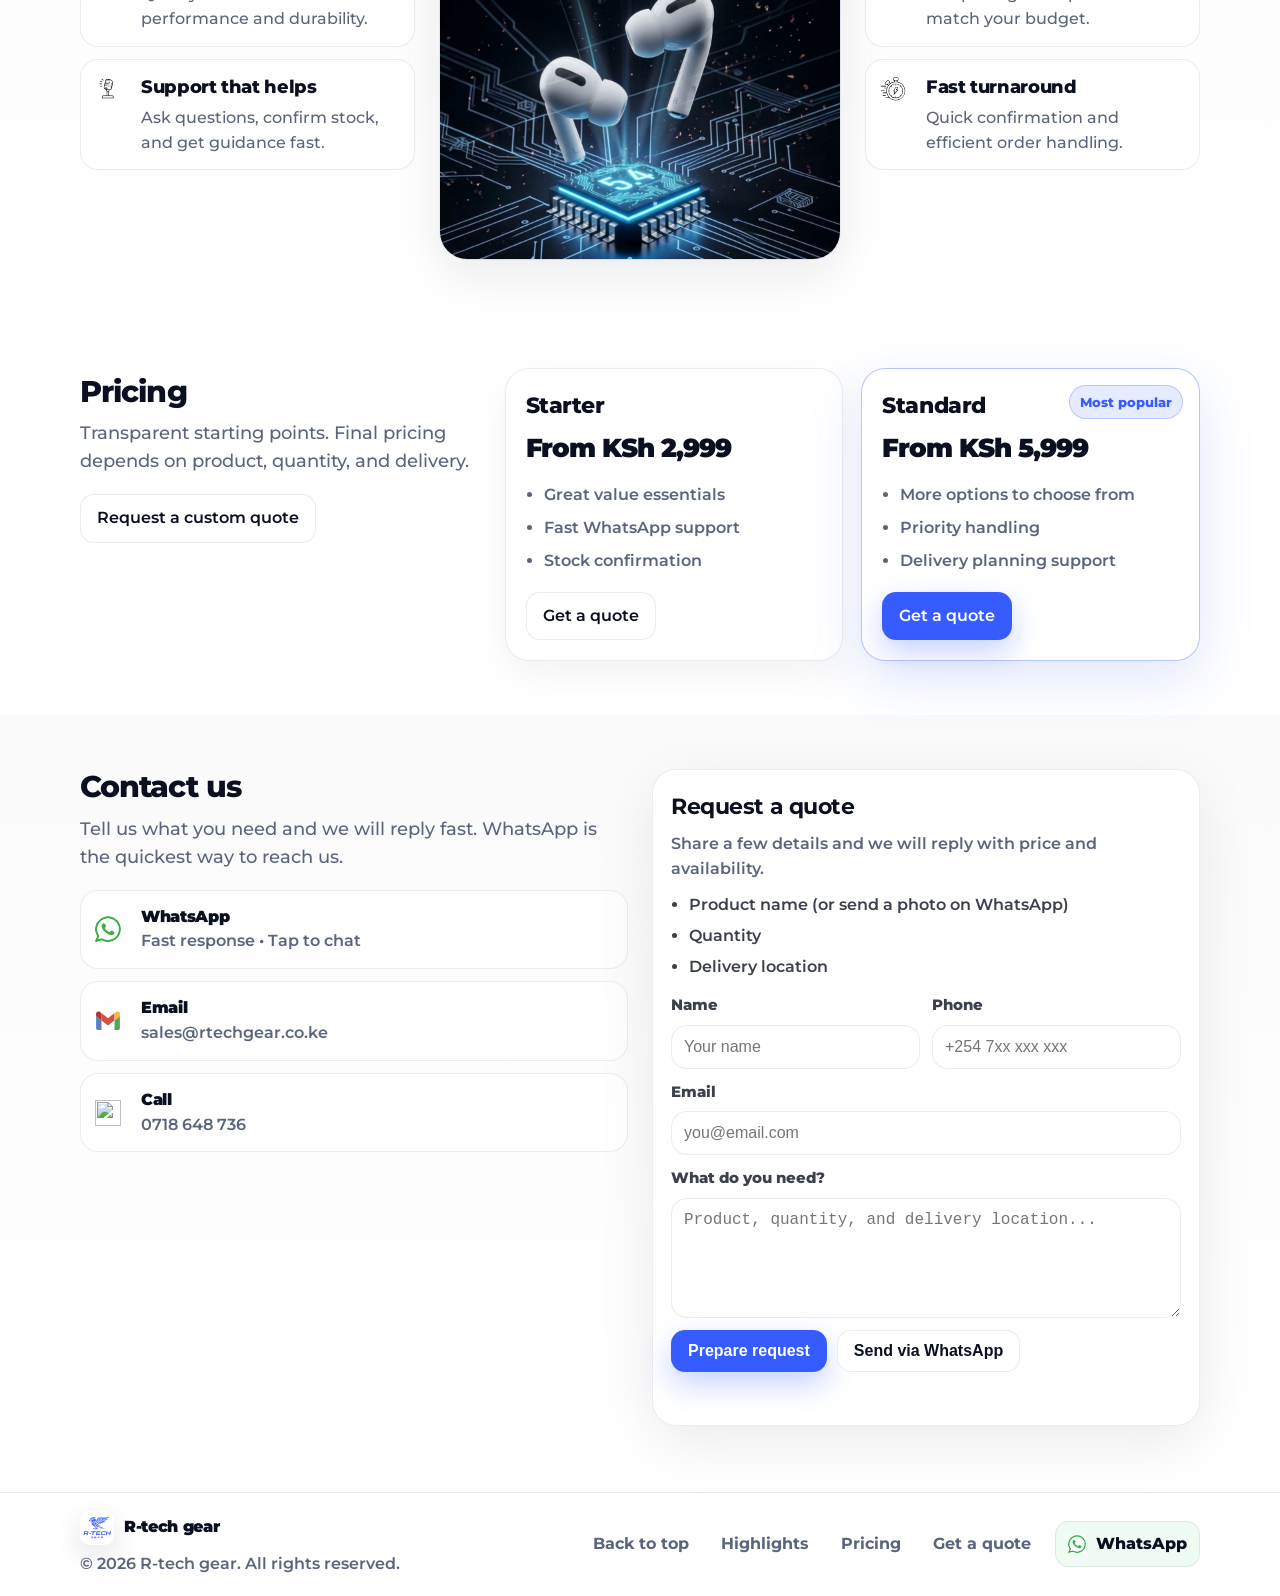
==== commit 0df2aed1: "Use contact icon for call card" ====
--- a/index.html
+++ b/index.html
@@ -228,7 +228,7 @@
                 </div>
               </a>
               <a class="contact-card" href="tel:+254718648736">
-                <img src="assets/icons/phone.svg" alt="" aria-hidden="true" />
+                <img src="assets/icons/contact.svg" alt="" aria-hidden="true" />
                 <div>
                   <div class="contact-card__title">Call</div>
                   <div class="contact-card__text">0718 648 736</div>
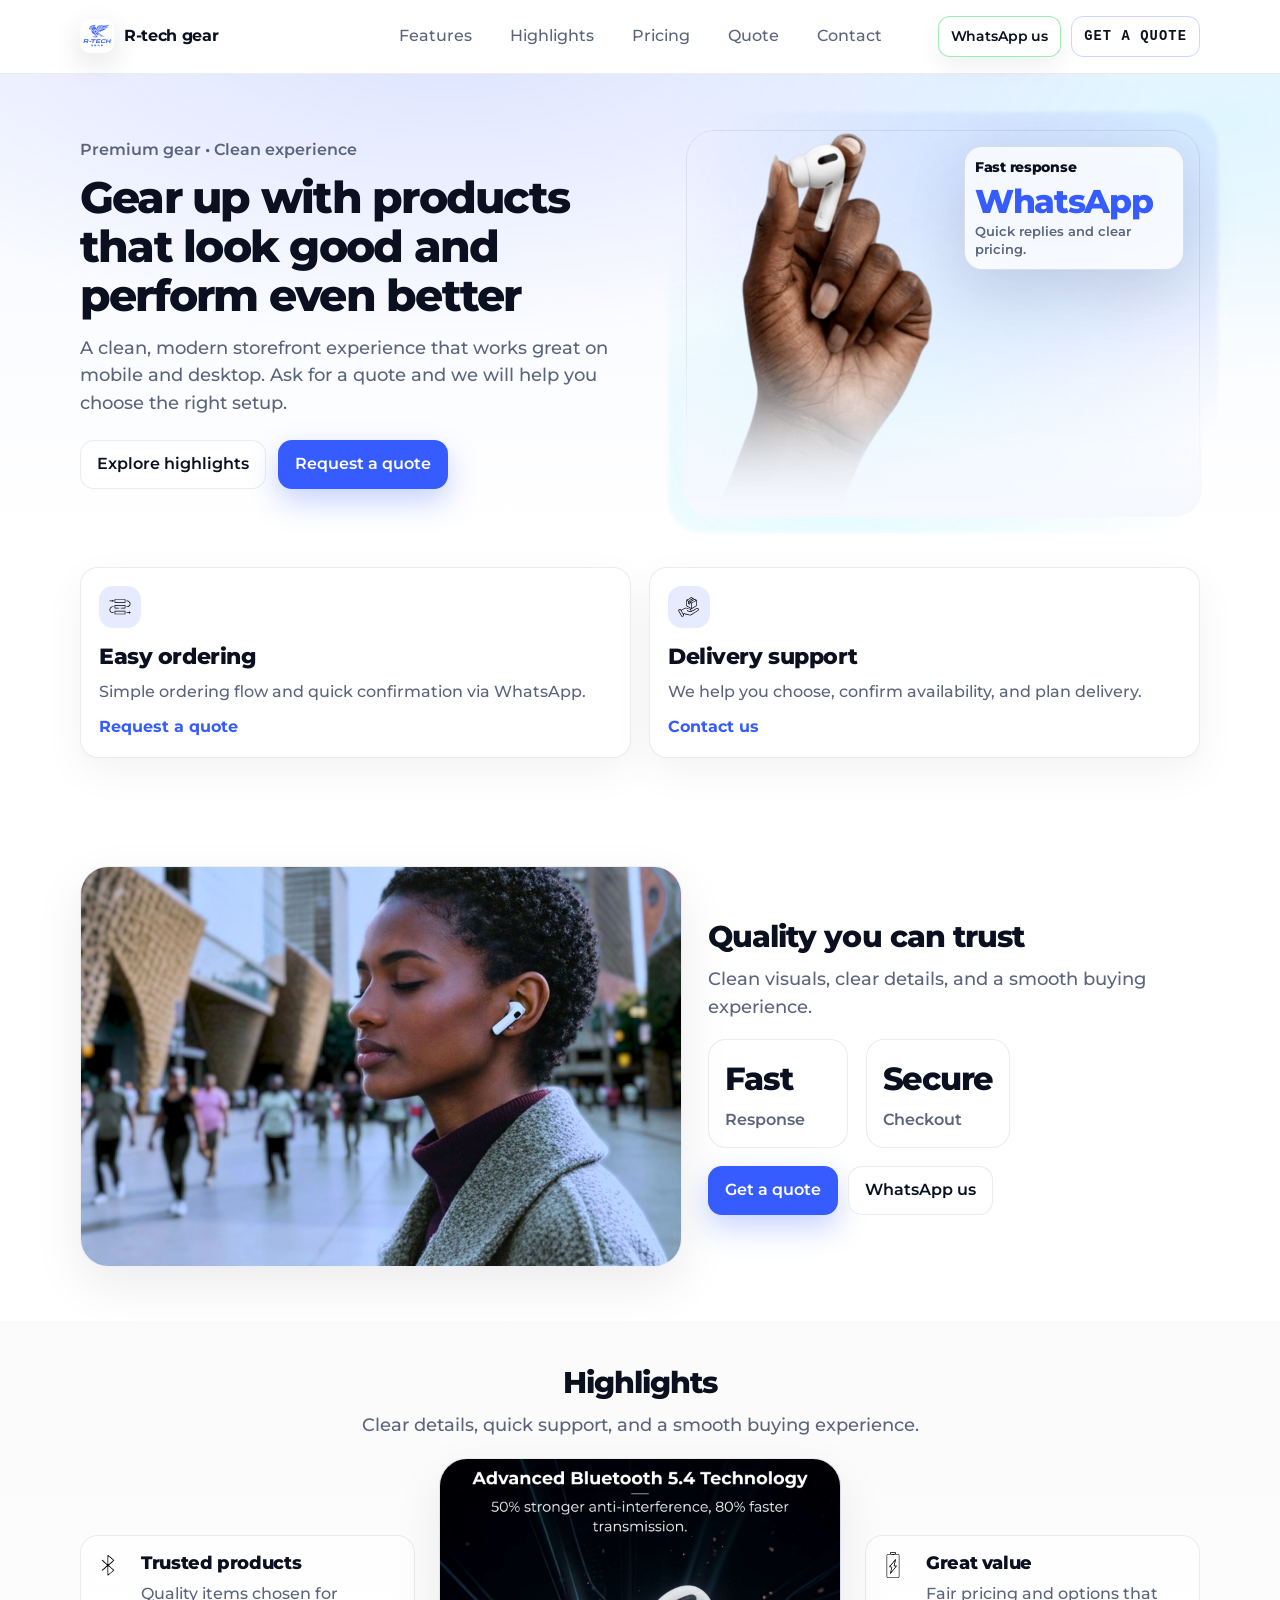
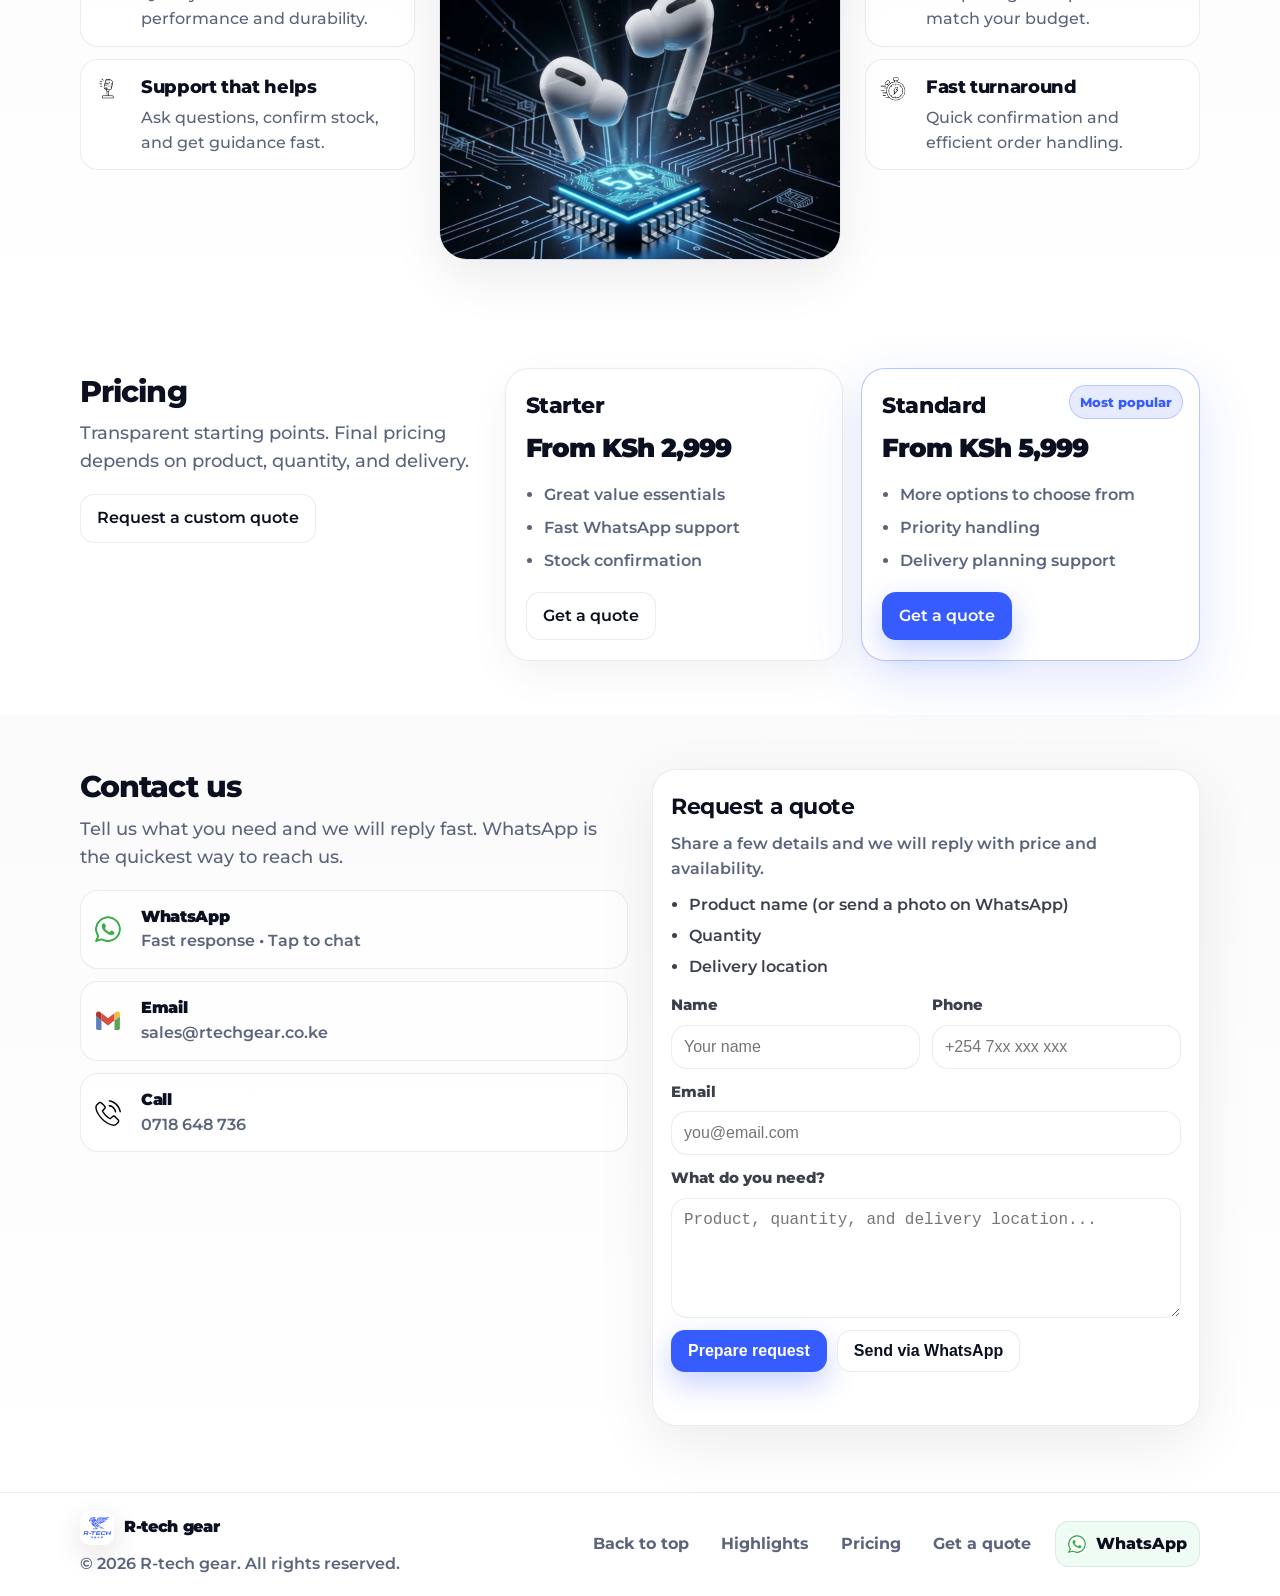
==== commit 4393ab56: "Fix icon caching and bust support/delivery icons" ====
--- a/index.html
+++ b/index.html
@@ -77,14 +77,14 @@
       <section class="feature-row" id="features">
         <div class="container feature-row__grid">
           <article class="card card--feature">
-            <div class="card__icon" aria-hidden="true"><img src="assets/icons/phone.svg" alt="" /></div>
+            <div class="card__icon" aria-hidden="true"><img src="assets/icons/phone.svg?v=3" alt="" /></div>
             <h3 class="card__title">Easy ordering</h3>
             <p class="card__text">Simple ordering flow and quick confirmation via WhatsApp.</p>
             <a class="card__link" href="#quote">Request a quote</a>
           </article>
 
           <article class="card card--feature">
-            <div class="card__icon" aria-hidden="true"><img src="assets/icons/gps.svg" alt="" /></div>
+            <div class="card__icon" aria-hidden="true"><img src="assets/icons/gps.svg?v=3" alt="" /></div>
             <h3 class="card__title">Delivery support</h3>
             <p class="card__text">We help you choose, confirm availability, and plan delivery.</p>
             <a class="card__link" href="#contact">Contact us</a>
